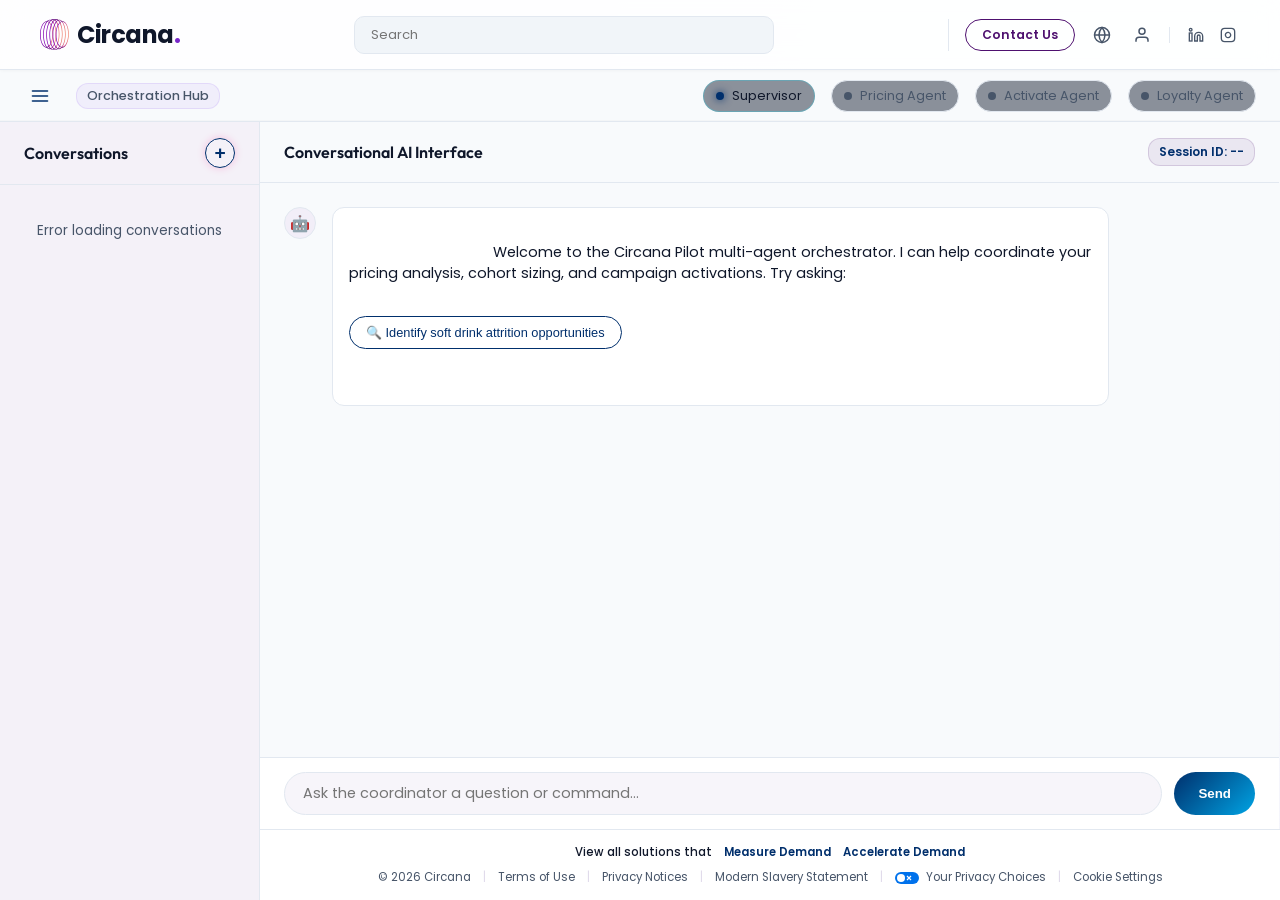
==== web_app/static/index.html @ 3da48e20 "feat: complete local-cloud hybrid orchestrator, register MCP server, integrate Model Armor, clean wo" ====
<!DOCTYPE html>
<html lang="en">
<head>
    <meta charset="UTF-8">
    <meta name="viewport" content="width=device-width, initial-scale=1.0">
    <title>Drive Growth with Market Research, Consumer Data, & Industry Analysis | Circana</title>
    <!-- Outfit & Inter Google Fonts -->
    <link rel="preconnect" href="https://fonts.googleapis.com">
    <link rel="preconnect" href="https://fonts.gstatic.com" crossorigin>
    <link href="https://fonts.googleapis.com/css2?family=Inter:wght@400;500;600&family=Poppins:wght@300;400;500;600;700&family=Outfit:wght@500;600;700;800&display=swap" rel="stylesheet">
    <link rel="icon" href="favicon.svg" type="image/svg+xml"/>
    <link rel="shortcut icon" href="favicon.svg" type="image/svg+xml"/>
    <link rel="apple-touch-icon" href="favicon.svg" type="image/svg+xml"/>
    <link rel="stylesheet" href="styles.css?v=18">
</head>
<body>
    <div class="app-container">
        <!-- Primary Header (Brand Nav) -->
        <header class="primary-header">
            <div class="brand">
                <div style="display:flex; align-items:center; gap:8px;">
                    <img src="favicon.svg" alt="Circana" style="height: 32px; display: block; object-fit: contain;">
                    <span style="font-family:'Poppins', sans-serif; font-weight:700; font-size:24px; color:#0f172a; letter-spacing:-0.5px; line-height:1;">Circana<span style="color:#7928ca;">.</span></span>
                </div>
            </div>

            <!-- Centered Search Bar -->
            <div class="search-container">
                <input type="text" class="header-search" placeholder="Search">
            </div>

            <!-- Header Right Section -->
            <div class="header-actions">
                <a href="#" class="btn-contact">Contact Us</a>
                
                <button class="action-icon" title="Language">
                    <svg width="18" height="18" viewBox="0 0 24 24" fill="none" stroke="currentColor" stroke-width="2"><circle cx="12" cy="12" r="10"></circle><line x1="2" y1="12" x2="22" y2="12"></line><path d="M12 2a15.3 15.3 0 0 1 4 10 15.3 15.3 0 0 1-4 10 15.3 15.3 0 0 1-4-10 15.3 15.3 0 0 1 4-10z"></path></svg>
                </button>
                
                <button class="action-icon" title="Profile">
                    <svg width="18" height="18" viewBox="0 0 24 24" fill="none" stroke="currentColor" stroke-width="2"><path d="M20 21v-2a4 4 0 0 0-4-4H8a4 4 0 0 0-4 4v2"></path><circle cx="12" cy="7" r="4"></circle></svg>
                </button>

                <span class="social-links">
                    <a href="#" title="LinkedIn" style="color: currentColor; margin: 0 4px;"><svg width="16" height="16" viewBox="0 0 24 24" fill="none" stroke="currentColor" stroke-width="2"><path d="M16 8a6 6 0 0 1 6 6v7h-4v-7a2 2 0 0 0-2-2 2 2 0 0 0-2 2v7h-4v-7a6 6 0 0 1 6-6z"></path><rect x="2" y="9" width="4" height="12"></rect><circle cx="4" cy="4" r="2"></circle></svg></a>
                    <a href="#" title="Instagram" style="color: currentColor; margin: 0 4px;"><svg width="16" height="16" viewBox="0 0 24 24" fill="none" stroke="currentColor" stroke-width="2"><rect x="2" y="2" width="20" height="20" rx="5" ry="5"></rect><path d="M16 11.37A4 4 0 1 1 12.63 8 4 4 0 0 1 16 11.37z"></path><line x1="17.5" y1="6.5" x2="17.51" y2="6.5"></line></svg></a>
                </span>
            </div>
        </header>

        <!-- Secondary Header (Application Subheader) -->
        <header class="app-subheader">
            <div class="brand">
                <button class="btn-toggle-sidebar" id="btn-toggle-sidebar" title="Toggle sidebar">
                    <svg width="20" height="20" viewBox="0 0 24 24" fill="none" stroke="currentColor" stroke-width="2" stroke-linecap="round" stroke-linejoin="round">
                        <line x1="3" y1="12" x2="21" y2="12"></line>
                        <line x1="3" y1="6" x2="21" y2="6"></line>
                        <line x1="3" y1="18" x2="21" y2="18"></line>
                    </svg>
                </button>
                <span class="hub-label">Orchestration Hub</span>
            </div>

            <div style="display:flex; align-items:center; gap:20px;">
                <!-- Status Indicators -->
                <div class="agent-status-panel">
                    <div class="status-indicator active" id="indicator-supervisor">
                        <span class="dot"></span> Supervisor
                    </div>
                    <div class="status-indicator" id="indicator-pricing">
                        <span class="dot"></span> Pricing Agent
                    </div>
                    <div class="status-indicator" id="indicator-activate">
                        <span class="dot"></span> Activate Agent
                    </div>
                    <div class="status-indicator" id="indicator-loyalty">
                        <span class="dot"></span> Loyalty Agent
                    </div>
                </div>

            </div>
        </header>

        <!-- Main Content (Three-Column Workspace) -->
        <main class="app-main">
            <!-- Left Column: Sessions Sidebar -->
            <section class="pane sidebar-pane">
                <div class="pane-header">
                    <h2>Conversations</h2>
                    <button class="btn-new-chat" id="btn-new-chat" title="New conversation">+</button>
                </div>
                <div class="sessions-list" id="sessions-list">
                    <div class="session-loading">Loading chats...</div>
                </div>
            </section>

            <!-- Right Content Area Wrapper -->
            <div class="content-wrapper">
                <div class="panes-container">
                    <!-- Middle Column: Chat Workspace -->
                    <section class="pane chat-pane">
                        <div class="pane-header">
                            <h2>Conversational AI Interface</h2>
                            <button class="session-tag" id="session-display" title="Toggle Sandbox Canvas">Session ID: --</button>
                        </div>
                        <div class="messages-container" id="chat-messages">
                            <div class="message system">
                                <div class="avatar">🤖</div>
                                <div class="content">
                                    Welcome to the Circana Pilot multi-agent orchestrator. I can help coordinate your pricing analysis, cohort sizing, and campaign activations. Try asking:
                                    <div class="suggestions">
                                        <button onclick="suggest('Identify pricing opportunities with shopper attrition in the Soft Drinks category.')">🔍 Identify soft drink attrition opportunities</button>
                                    </div>
                                </div>
                            </div>
                        </div>
                        <div class="chat-input-area">
                            <input type="text" id="user-input" placeholder="Ask the coordinator a question or command..." autocomplete="off">
                            <button id="btn-send">Send</button>
                        </div>
                    </section>

                    <!-- Right Side: A2UI Active Sandbox -->
                    <section class="pane sandbox-pane collapsed">
                        <div class="pane-header">
                            <h2>A2UI Interactive Widget Sandbox</h2>
                            <span class="widget-count-badge" id="widget-badge">0 Active Widgets</span>
                        </div>
                        <div class="sandbox-container" id="sandbox-content">
                            <div class="empty-sandbox-state" id="empty-state">
                                <div class="empty-icon">📊</div>
                                <h3>Interactive Canvas Empty</h3>
                                <p>When the orchestrator delegates tasks to specialized sub-agents, interactive UI dashboards and cohorts will render dynamically here.</p>
                            </div>
                        </div>
                    </section>
                </div>

                <!-- Footer -->
                <footer class="app-footer">
                    <div class="footer-solutions">
                        <span>View all solutions that</span>
                        <a href="#">Measure Demand</a>
                        <a href="#">Accelerate Demand</a>
                    </div>
                    <div class="footer-links">
                        <span>© 2026 Circana</span>
                        <span class="divider">|</span>
                        <a href="#">Terms of Use</a>
                        <span class="divider">|</span>
                        <a href="#">Privacy Notices</a>
                        <span class="divider">|</span>
                        <a href="#">Modern Slavery Statement</a>
                        <span class="divider">|</span>
                        <a href="#" class="privacy-choices">
                            <svg width="24" height="12" viewBox="0 0 24 12" fill="none" style="vertical-align: middle; margin-right: 4px;">
                                <rect width="24" height="12" rx="6" fill="#0072EC"/>
                                <circle cx="6" cy="6" r="4" fill="white"/>
                                <path d="M12 4L16 8M16 4L12 8" stroke="white" stroke-width="1.2"/>
                            </svg>
                            Your Privacy Choices
                        </a>
                        <span class="divider">|</span>
                        <a href="#">Cookie Settings</a>
                    </div>
                </footer>
            </div>
        </main>

    <!-- Main JS Application -->
    <script src="app.js"></script>
</body>
</html>
---- web_app/static/styles.css ----
:root {
    --bg-color: #f8fafc;       /* Slate 50 */
    --card-bg: #ffffff;
    --border-color: #e2e8f0;   /* Slate 200 */
    --text-primary: #0f172a;   /* Slate 900 */
    --text-secondary: #475569; /* Slate 600 */
    
    --accent-cyan: #002f6c;     /* Circana Primary Deep Blue */
    --accent-blue: #001f4d;     /* Circana Darker Blue */
    --accent-purple: #00a4e4;   /* Circana Light Blue */
    --accent-emerald: #10b981;  /* Online success dot */
    
    --gradient-brand: linear-gradient(135deg, #002f6c, #00a4e4);
    --shadow-glow: 0 4px 15px rgba(0, 47, 108, 0.05);
}

* {
    box-sizing: border-box;
    margin: 0;
    padding: 0;
}

body {
    background-color: var(--bg-color);
    background-image: radial-gradient(at 0% 0%, rgba(255, 0, 127, 0.02) 0px, transparent 50%),
                      radial-gradient(at 100% 100%, rgba(124, 58, 237, 0.03) 0px, transparent 50%);
    color: var(--text-primary);
    font-family: 'Poppins', 'Inter', system-ui, -apple-system, sans-serif;
    height: 100vh;
    overflow: hidden;
}

/* Custom Scrollbars */
::-webkit-scrollbar {
    width: 6px;
    height: 6px;
}
::-webkit-scrollbar-track {
    background: transparent;
}
::-webkit-scrollbar-thumb {
    background: rgba(124, 58, 237, 0.1);
    border-radius: 4px;
}
::-webkit-scrollbar-thumb:hover {
    background: rgba(124, 58, 237, 0.2);
}

/* App Container */
.app-container {
    display: flex;
    flex-direction: column;
    height: 100vh;
}

/* Header styling matching live website */
.primary-header {
    display: flex;
    justify-content: space-between;
    align-items: center;
    padding: 14px 40px;
    background: rgba(255, 255, 255, 0.85);
    backdrop-filter: blur(12px);
    border-bottom: 1px solid var(--border-color);
    box-shadow: 0 1px 3px 0 rgba(0,0,0,0.03);
    height: 70px;
    box-sizing: border-box;
}

.circana-logo {
    height: 32px;
    display: block;
    object-fit: contain;
}

.app-subheader {
    display: flex;
    justify-content: space-between;
    align-items: center;
    padding: 8px 24px;
    background: #f8fafc;
    border-bottom: 1px solid var(--border-color);
    box-shadow: inset 0 -1px 0 0 rgba(0,0,0,0.02);
    height: 52px;
    box-sizing: border-box;
}

.brand {
    display: flex;
    align-items: center;
    gap: 16px;
}

.hub-label {
    font-family: 'Poppins', sans-serif;
    font-size: 0.8rem;
    font-weight: 500;
    color: var(--text-secondary);
    background: rgba(124, 58, 237, 0.06);
    padding: 3px 10px;
    border-radius: 12px;
    border: 1px solid rgba(124, 58, 237, 0.12);
}

.agent-status-panel {
    display: flex;
    gap: 16px;
}

.status-indicator {
    display: flex;
    align-items: center;
    gap: 8px;
    font-size: 0.8rem;
    color: var(--text-secondary);
    padding: 6px 12px;
    border-radius: 20px;
    background: rgba(30, 41, 59, 0.5);
    border: 1px solid var(--border-color);
    transition: all 0.3s ease;
}

.status-indicator .dot {
    width: 8px;
    height: 8px;
    border-radius: 50%;
    background: #475569;
}

.status-indicator.active {
    color: var(--text-primary);
    border-color: rgba(34, 211, 238, 0.3);
}

#indicator-supervisor.active .dot { background: var(--accent-cyan); box-shadow: 0 0 8px var(--accent-cyan); }
#indicator-pricing.active .dot { background: var(--accent-purple); box-shadow: 0 0 8px var(--accent-purple); }
#indicator-activate.active .dot { background: var(--accent-blue); box-shadow: 0 0 8px var(--accent-blue); }
#indicator-loyalty.active .dot { background: var(--accent-emerald); box-shadow: 0 0 8px var(--accent-emerald); }

/* Main Content */
.app-main {
    display: flex;
    flex: 1;
    overflow: hidden;
}

.content-wrapper {
    flex: 1;
    display: flex;
    flex-direction: column;
    height: 100%;
    overflow: hidden;
}

.panes-container {
    flex: 1;
    display: flex;
    flex-direction: row;
    overflow: hidden;
    height: 100%;
}

.pane {
    display: flex;
    flex-direction: column;
    height: 100%;
}

.sidebar-pane {
    width: 260px;
    min-width: 260px;
    border-right: 1px solid var(--border-color);
    background: #f4f1f8;
    transition: all 0.3s cubic-bezier(0.25, 1, 0.5, 1);
    overflow: hidden;
}

.sidebar-pane.collapsed {
    width: 0px;
    min-width: 0px;
    border-right: 1px solid transparent;
    opacity: 0;
    pointer-events: none;
}

.btn-toggle-sidebar {
    background: transparent;
    border: none;
    color: var(--accent-cyan);
    cursor: pointer;
    display: flex;
    align-items: center;
    justify-content: center;
    padding: 6px;
    border-radius: 6px;
    transition: all 0.2s ease;
    margin-right: 4px;
}

.btn-toggle-sidebar:hover {
    background: rgba(78, 16, 111, 0.06);
    color: var(--accent-blue);
}

.chat-pane {
    flex: 1;
    min-width: 320px;
    background: var(--bg-color);
}

.sandbox-pane {
    flex: 1.3;
    min-width: 450px;
    background: var(--bg-color);
    border-left: 1px solid var(--border-color);
    transition: all 0.4s cubic-bezier(0.25, 1, 0.5, 1);
}

.sandbox-pane.collapsed {
    flex: 0 0 0px;
    min-width: 0px;
    width: 0px;
    border-left: 1px solid transparent;
    opacity: 0;
    pointer-events: none;
    overflow: hidden;
}

/* Sidebar Specific Styles */
.btn-new-chat {
    background: transparent;
    border: 1px solid var(--accent-cyan);
    color: var(--accent-cyan);
    font-size: 1.2rem;
    font-weight: 600;
    width: 30px;
    height: 30px;
    border-radius: 50%;
    cursor: pointer;
    display: flex;
    align-items: center;
    justify-content: center;
    transition: all 0.2s ease;
    box-shadow: 0 0 8px rgba(255, 0, 127, 0.2);
}

.btn-new-chat:hover {
    background: var(--accent-cyan);
    color: #fff;
    box-shadow: 0 0 15px rgba(255, 0, 127, 0.5);
    transform: scale(1.05);
}

.sessions-list {
    flex: 1;
    overflow-y: auto;
    padding: 12px 8px;
    display: flex;
    flex-direction: column;
    gap: 8px;
}

.session-loading {
    color: var(--text-secondary);
    font-size: 0.85rem;
    text-align: center;
    padding: 24px;
}

.session-item {
    display: flex;
    justify-content: space-between;
    align-items: center;
    padding: 10px 12px;
    border-radius: 8px;
    background: #ffffff;
    border: 1px solid var(--border-color);
    cursor: pointer;
    transition: all 0.2s ease;
    border-left: 3px solid transparent;
}

.session-item:hover {
    background: #f7f5fa;
    border-color: var(--accent-purple);
    border-left-color: var(--accent-cyan);
}

.session-item.active {
    background: #f2eef8;
    border-color: var(--accent-cyan);
    border-left-color: var(--accent-cyan);
    box-shadow: 0 2px 8px rgba(78, 16, 111, 0.04);
}

.session-details {
    display: flex;
    flex-direction: column;
    gap: 4px;
    flex: 1;
    min-width: 0; /* allows text truncation */
}

.session-name {
    font-size: 0.85rem;
    font-weight: 500;
    color: var(--text-primary);
    white-space: nowrap;
    overflow: hidden;
    text-overflow: ellipsis;
}

.session-time {
    font-size: 0.7rem;
    color: var(--text-secondary);
}

.btn-delete-session {
    background: transparent;
    border: none;
    color: var(--text-secondary);
    cursor: pointer;
    font-size: 0.95rem;
    padding: 4px;
    border-radius: 4px;
    opacity: 0.4;
    transition: all 0.2s ease;
    display: flex;
    align-items: center;
    justify-content: center;
}

.session-item:hover .btn-delete-session {
    opacity: 1;
}

.btn-delete-session:hover {
    color: #ff3366;
    background: rgba(255, 51, 102, 0.1);
}


.pane-header {
    display: flex;
    justify-content: space-between;
    align-items: center;
    padding: 16px 24px;
    border-bottom: 1px solid var(--border-color);
}

.pane-header h2 {
    font-family: 'Outfit', sans-serif;
    font-size: 1rem;
    font-weight: 600;
}

.session-tag, .widget-count-badge {
    font-size: 0.75rem;
    color: var(--accent-cyan);
    background: rgba(78, 16, 111, 0.08);
    padding: 4px 10px;
    border-radius: 12px;
    border: 1px solid rgba(78, 16, 111, 0.15);
    font-weight: 600;
}

.session-tag {
    cursor: pointer;
    transition: all 0.2s ease;
    user-select: none;
    font-family: 'Poppins', sans-serif;
}

.session-tag:hover {
    background: rgba(78, 16, 111, 0.15);
    border-color: rgba(78, 16, 111, 0.3);
    transform: translateY(-1px);
    box-shadow: 0 2px 4px rgba(78, 16, 111, 0.1);
}

.session-tag:active {
    transform: translateY(0);
}

/* Chat Messages */
.messages-container {
    flex: 1;
    overflow-y: auto;
    padding: 24px;
    display: flex;
    flex-direction: column;
    gap: 20px;
}

.message {
    display: flex;
    gap: 16px;
    max-width: 85%;
}

.message.user {
    align-self: flex-end;
    flex-direction: row-reverse;
}

.avatar {
    width: 32px;
    height: 32px;
    border-radius: 50%;
    display: flex;
    align-items: center;
    justify-content: center;
    font-size: 1rem;
    background: #f2eef8;
    color: var(--accent-cyan);
    border: 1px solid var(--border-color);
    flex-shrink: 0;
}

.message.user .avatar {
    background: var(--gradient-brand);
    color: #ffffff;
}

.message .content {
    background: var(--card-bg);
    border: 1px solid var(--border-color);
    padding: 12px 16px;
    border-radius: 12px;
    line-height: 1.5;
    font-size: 0.9rem;
    white-space: pre-wrap;
}

.message.user .content {
    background: #f2eef8;
    border-color: #EAD3E8;
}

.suggestions {
    margin-top: 10px;
    display: flex;
    flex-wrap: wrap;
    gap: 8px;
}

.suggestions button {
    background: #ffffff;
    border: 1.5px solid var(--accent-cyan);
    color: var(--accent-cyan);
    padding: 8px 16px;
    border-radius: 20px;
    font-size: 0.8rem;
    font-weight: 500;
    cursor: pointer;
    transition: all 0.2s ease;
}

.suggestions button:hover {
    background: rgba(78, 16, 111, 0.05);
    transform: translateY(-1px);
}

/* Chat Input */
.chat-input-area {
    padding: 14px 24px;
    border-top: 1px solid var(--border-color);
    display: flex;
    gap: 12px;
    background: #ffffff;
}

.chat-input-area input {
    flex: 1;
    background: #f7f5fa;
    border: 1px solid var(--border-color);
    border-radius: 24px;
    color: var(--text-primary);
    padding: 10px 18px;
    font-family: inherit;
    font-size: 0.9rem;
    outline: none;
    transition: border-color 0.2s;
}

.chat-input-area input:focus {
    border-color: var(--accent-cyan);
    background: #ffffff;
}

.chat-input-area button {
    background: var(--gradient-brand);
    color: #ffffff;
    border: none;
    border-radius: 24px;
    padding: 0 24px;
    font-weight: 600;
    cursor: pointer;
    transition: opacity 0.2s;
}

.chat-input-area button:hover {
    opacity: 0.9;
}

/* Sandbox Container */
.sandbox-container {
    flex: 1;
    overflow-y: auto;
    padding: 24px;
    display: flex;
    flex-direction: column;
    gap: 24px;
    align-items: center;
    justify-content: center;
}

.empty-sandbox-state {
    text-align: center;
    max-width: 380px;
    display: flex;
    flex-direction: column;
    align-items: center;
    gap: 16px;
}

.empty-icon {
    font-size: 3rem;
    opacity: 0.5;
}

.empty-sandbox-state h3 {
    font-family: 'Outfit', sans-serif;
    font-weight: 600;
    font-size: 1.15rem;
}

.empty-sandbox-state p {
    color: var(--text-secondary);
    font-size: 0.85rem;
    line-height: 1.5;
}

/* Rendered Iframe Cards */
.widget-card {
    width: 100%;
    background: var(--card-bg);
    border: 1px solid var(--border-color);
    border-radius: 12px;
    overflow: hidden;
    display: flex;
    flex-direction: column;
    box-shadow: 0 10px 25px -5px rgba(0, 0, 0, 0.3);
}

.widget-card-header {
    display: flex;
    justify-content: space-between;
    align-items: center;
    padding: 12px 20px;
    background: rgba(30, 41, 59, 0.4);
    border-bottom: 1px solid var(--border-color);
}

.widget-title {
    font-size: 0.85rem;
    font-weight: 600;
    color: var(--text-primary);
}

.widget-badge {
    font-size: 0.7rem;
    padding: 3px 8px;
    border-radius: 10px;
    background: rgba(34, 211, 238, 0.15);
    color: var(--accent-cyan);
    font-weight: 500;
    text-transform: uppercase;
}

.iframe-container {
    position: relative;
    width: 100%;
    /* Standard dashboard height */
    height: 720px; 
    background: var(--bg-color);
}

.iframe-container iframe {
    width: 100%;
    height: 100%;
    border: none;
}

/* Typing Loader Dots Animation */
.typing-loader {
    display: flex;
    align-items: center;
    gap: 6px;
    padding: 8px 4px;
}

.typing-loader span {
    width: 8px;
    height: 8px;
    border-radius: 50%;
    background: var(--accent-cyan);
    animation: typing-bounce 1.4s infinite ease-in-out both;
}

.typing-loader span:nth-child(1) {
    animation-delay: -0.32s;
    background: var(--accent-cyan);
}

.typing-loader span:nth-child(2) {
    animation-delay: -0.16s;
    background: var(--accent-blue);
}

.typing-loader span:nth-child(3) {
    background: var(--accent-emerald);
}

@keyframes typing-bounce {
    0%, 80%, 100% { 
        transform: scale(0);
        opacity: 0.3;
    } 40% { 
        transform: scale(1);
        opacity: 1;
    }
}

/* Footer Styling */
.app-footer {
    background: #ffffff;
    border-top: 1px solid var(--border-color);
    padding: 14px 24px;
    display: flex;
    flex-direction: column;
    align-items: center;
    gap: 8px;
    font-size: 0.72rem;
    color: var(--text-secondary);
    flex-shrink: 0;
}

.footer-solutions {
    display: flex;
    align-items: center;
    gap: 12px;
}

.footer-solutions span {
    font-weight: 500;
    color: var(--text-primary);
}

.footer-solutions a {
    color: var(--accent-cyan);
    text-decoration: none;
    font-weight: 600;
}

.footer-solutions a:hover {
    text-decoration: underline;
}

.footer-links {
    display: flex;
    align-items: center;
    justify-content: center;
    flex-wrap: wrap;
    gap: 8px;
}

.footer-links a {
    color: var(--text-secondary);
    text-decoration: none;
    transition: color 0.15s ease;
}

.footer-links a:hover {
    color: var(--accent-cyan);
    text-decoration: underline;
}

.footer-links .divider {
    color: #e0daeb;
    margin: 0 4px;
}

/* Circana.com Live Header & Sidebar Replication */
.search-container {
    flex: 1;
    max-width: 420px;
    margin: 0 24px;
}

.header-search {
    width: 100%;
    padding: 8px 16px;
    border-radius: 10px;
    border: 1px solid var(--border-color);
    background: #f1f5f9;
    font-family: 'Poppins', sans-serif;
    font-size: 0.82rem;
    color: var(--text-primary);
    outline: none;
    transition: all 0.2s ease;
}

.header-search:focus {
    background: #ffffff;
    border-color: #7928ca;
    box-shadow: 0 0 0 2px rgba(121, 40, 202, 0.1);
}

.header-actions {
    display: flex;
    align-items: center;
    gap: 14px;
    border-left: 1px solid var(--border-color);
    padding-left: 16px;
}

.btn-contact {
    display: inline-block;
    padding: 6px 16px;
    border-radius: 40px;
    border: 1.5px solid #4E106F;
    background: transparent;
    color: #4E106F;
    font-family: 'Poppins', sans-serif;
    font-weight: 600;
    font-size: 0.76rem;
    text-decoration: none;
    transition: all 0.2s ease;
}

.btn-contact:hover {
    background: #4E106F;
    color: #ffffff;
}

.action-icon {
    background: transparent;
    border: none;
    color: var(--text-secondary);
    cursor: pointer;
    padding: 4px;
    display: flex;
    align-items: center;
    justify-content: center;
    border-radius: 50%;
    transition: background 0.2s, color 0.2s;
}

.action-icon:hover {
    background: rgba(0,0,0,0.04);
    color: var(--text-primary);
}

.social-links {
    display: flex;
    align-items: center;
    gap: 8px;
    color: var(--text-secondary);
    border-left: 1px solid var(--border-color);
    padding-left: 14px;
}

.social-links a {
    color: var(--text-secondary);
    transition: color 0.2s;
    display: flex;
    align-items: center;
}

.social-links a:hover {
    color: #4E106F;
}

/* Slim Vertical Nav Sidebar */
.circana-nav-sidebar {
    display: flex;
    flex-direction: column;
    align-items: center;
    gap: 16px;
    padding: 20px 6px;
    background: #ffffff;
    border-right: 1px solid var(--border-color);
    width: 76px;
    flex-shrink: 0;
}

.nav-item {
    display: flex;
    flex-direction: column;
    align-items: center;
    justify-content: center;
    gap: 4px;
    color: var(--text-secondary);
    cursor: pointer;
    font-size: 0.65rem;
    font-family: 'Poppins', sans-serif;
    font-weight: 500;
    width: 64px;
    height: 64px;
    text-align: center;
    border-radius: 10px;
    transition: all 0.2s ease;
}

.nav-item:hover {
    color: #4E106F;
    background: rgba(78, 16, 111, 0.05);
}

.nav-item.active {
    color: #4E106F;
    background: rgba(78, 16, 111, 0.08);
}

.nav-item svg {
    width: 20px;
    height: 20px;
}
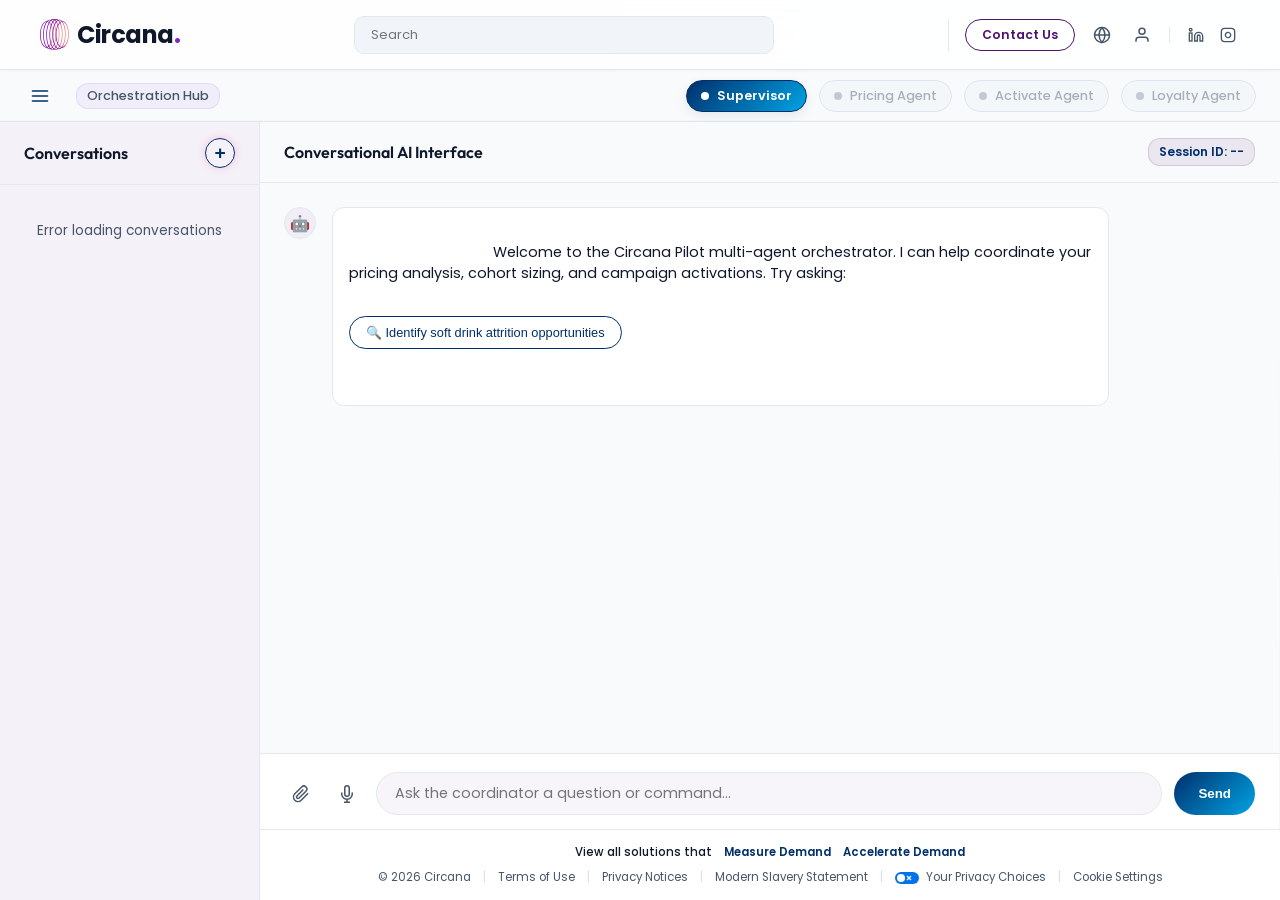
==== commit 61a9a7dd: "feat: implement async mcp query polling, gui lock, progress indicators, and walkthrough docs" ====
--- a/web_app/static/index.html
+++ b/web_app/static/index.html
@@ -114,9 +114,19 @@
                                 </div>
                             </div>
                         </div>
-                        <div class="chat-input-area">
-                            <input type="text" id="user-input" placeholder="Ask the coordinator a question or command..." autocomplete="off">
-                            <button id="btn-send">Send</button>
+                        <div class="chat-input-container" style="border-top: 1px solid var(--border-color); display: flex; flex-direction: column; background: #ffffff;">
+                            <div id="staged-files-area" style="display: flex; flex-wrap: wrap; padding: 6px 24px; gap: 8px; background: #ffffff;"></div>
+                            <div class="chat-input-area" style="border-top: none; padding-top: 6px;">
+                                <input type="file" id="file-upload-input" style="display: none;">
+                                <button id="btn-attach" class="action-icon" title="Attach file">
+                                    <svg width="18" height="18" viewBox="0 0 24 24" fill="none" stroke="currentColor" stroke-width="2"><path d="M21.44 11.05l-9.19 9.19a6 6 0 0 1-8.49-8.49l9.19-9.19a4 4 0 0 1 5.66 5.66l-9.2 9.19a2 2 0 0 1-2.83-2.83l8.49-8.48"></path></svg>
+                                </button>
+                                <button id="btn-mic" class="action-icon" title="Voice input">
+                                    <svg width="18" height="18" viewBox="0 0 24 24" fill="none" stroke="currentColor" stroke-width="2"><path d="M12 1a3 3 0 0 0-3 3v8a3 3 0 0 0 6 0V4a3 3 0 0 0-3-3z"></path><path d="M19 10v2a7 7 0 0 1-14 0v-2"></path><line x1="12" y1="19" x2="12" y2="23"></line><line x1="8" y1="23" x2="16" y2="23"></line></svg>
+                                </button>
+                                <input type="text" id="user-input" placeholder="Ask the coordinator a question or command..." autocomplete="off">
+                                <button id="btn-send">Send</button>
+                            </div>
                         </div>
                     </section>
 
--- a/web_app/static/styles.css
+++ b/web_app/static/styles.css
@@ -104,7 +104,7 @@
 
 .agent-status-panel {
     display: flex;
-    gap: 16px;
+    gap: 12px;
 }
 
 .status-indicator {
@@ -112,30 +112,68 @@
     align-items: center;
     gap: 8px;
     font-size: 0.8rem;
-    color: var(--text-secondary);
-    padding: 6px 12px;
+    color: #64748b;
+    padding: 6px 14px;
     border-radius: 20px;
-    background: rgba(30, 41, 59, 0.5);
-    border: 1px solid var(--border-color);
-    transition: all 0.3s ease;
+    background: #f1f5f9;
+    border: 1px solid #cbd5e1;
+    transition: all 0.4s cubic-bezier(0.16, 1, 0.3, 1);
+    opacity: 0.55;
+    font-weight: 500;
 }
 
 .status-indicator .dot {
     width: 8px;
     height: 8px;
     border-radius: 50%;
-    background: #475569;
+    background: #94a3b8;
+    transition: all 0.3s ease;
 }
 
 .status-indicator.active {
-    color: var(--text-primary);
-    border-color: rgba(34, 211, 238, 0.3);
-}
-
-#indicator-supervisor.active .dot { background: var(--accent-cyan); box-shadow: 0 0 8px var(--accent-cyan); }
-#indicator-pricing.active .dot { background: var(--accent-purple); box-shadow: 0 0 8px var(--accent-purple); }
-#indicator-activate.active .dot { background: var(--accent-blue); box-shadow: 0 0 8px var(--accent-blue); }
-#indicator-loyalty.active .dot { background: var(--accent-emerald); box-shadow: 0 0 8px var(--accent-emerald); }
+    opacity: 1;
+    color: #ffffff;
+    font-weight: 600;
+    box-shadow: 0 4px 12px rgba(15, 23, 42, 0.08);
+}
+
+.status-indicator.active .dot {
+    background: #ffffff;
+    animation: pulse-dot 1.8s infinite;
+}
+
+/* Specific Active Colors */
+#indicator-supervisor.active {
+    background: var(--gradient-brand);
+    border-color: #002f6c;
+}
+
+#indicator-pricing.active {
+    background: #00a4e4;
+    border-color: #008bc2;
+}
+
+#indicator-activate.active {
+    background: #002f6c;
+    border-color: #001f4d;
+}
+
+#indicator-loyalty.active {
+    background: #10b981;
+    border-color: #059669;
+}
+
+@keyframes pulse-dot {
+    0% {
+        box-shadow: 0 0 0 0 rgba(255, 255, 255, 0.8);
+    }
+    70% {
+        box-shadow: 0 0 0 6px rgba(255, 255, 255, 0);
+    }
+    100% {
+        box-shadow: 0 0 0 0 rgba(255, 255, 255, 0);
+    }
+}
 
 /* Main Content */
 .app-main {
@@ -502,6 +540,75 @@
 .chat-input-area button:hover {
     opacity: 0.9;
 }
+
+.chat-input-area .action-icon {
+    background: transparent;
+    color: var(--text-secondary);
+    border: none;
+    cursor: pointer;
+    display: flex;
+    align-items: center;
+    justify-content: center;
+    padding: 8px;
+    border-radius: 50%;
+    transition: all 0.2s;
+    outline: none;
+}
+.chat-input-area .action-icon:hover {
+    background: #f1f5f9;
+    color: var(--accent-primary);
+}
+.chat-input-area .action-icon.recording {
+    background: #fee2e2;
+    color: #ef4444;
+    animation: mic-pulse 1.5s infinite;
+}
+@keyframes mic-pulse {
+    0% { transform: scale(1); }
+    50% { transform: scale(1.1); }
+    100% { transform: scale(1); }
+}
+
+.staged-file-chip {
+    display: flex;
+    align-items: center;
+    gap: 6px;
+    background: #f1f5f9;
+    padding: 6px 12px;
+    border-radius: 16px;
+    font-size: 0.78rem;
+    color: var(--text-primary);
+    border: 1px solid var(--border-color);
+    font-weight: 500;
+}
+.staged-file-chip button {
+    background: transparent;
+    border: none;
+    color: #ef4444;
+    cursor: pointer;
+    font-weight: bold;
+    padding: 0;
+    font-size: 0.9rem;
+    margin-left: 4px;
+}
+
+.btn-speak {
+    background: transparent;
+    border: none;
+    cursor: pointer;
+    font-size: 1rem;
+    padding: 2px;
+    border-radius: 4px;
+    transition: background-color 0.2s;
+    vertical-align: middle;
+    margin-left: 6px;
+    display: inline-flex;
+    align-items: center;
+}
+.btn-speak:hover {
+    background-color: #f1f5f9;
+}
+
 
 /* Sandbox Container */
 .sandbox-container {
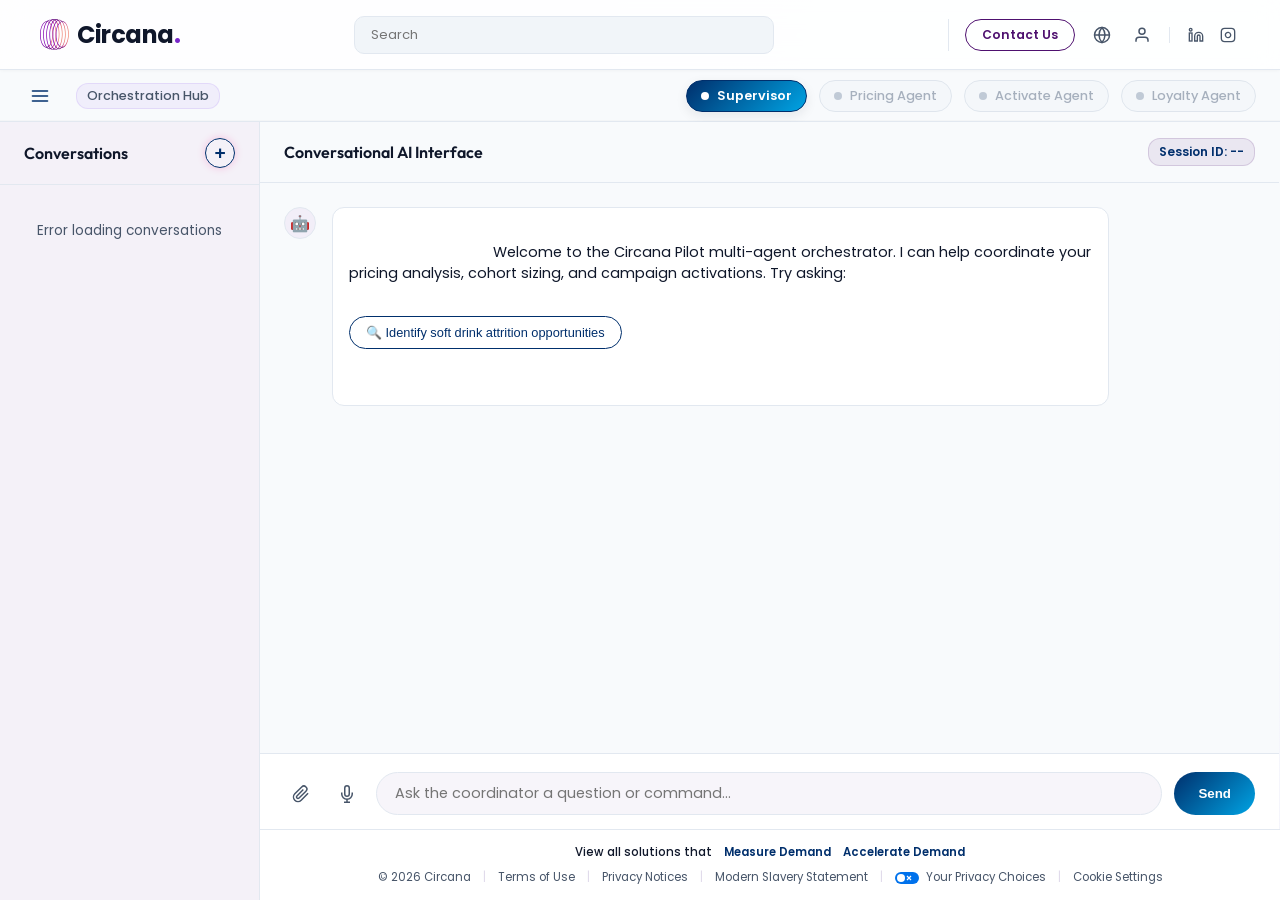
==== commit 68b0512d: "feat: implement press-and-hold voice recording with responsive voice waves overlay, and publish live" ====
--- a/web_app/static/index.html
+++ b/web_app/static/index.html
@@ -116,7 +116,7 @@
                         </div>
                         <div class="chat-input-container" style="border-top: 1px solid var(--border-color); display: flex; flex-direction: column; background: #ffffff;">
                             <div id="staged-files-area" style="display: flex; flex-wrap: wrap; padding: 6px 24px; gap: 8px; background: #ffffff;"></div>
-                            <div class="chat-input-area" style="border-top: none; padding-top: 6px;">
+                            <div class="chat-input-area" style="border-top: none; padding-top: 6px; position: relative;">
                                 <input type="file" id="file-upload-input" style="display: none;">
                                 <button id="btn-attach" class="action-icon" title="Attach file">
                                     <svg width="18" height="18" viewBox="0 0 24 24" fill="none" stroke="currentColor" stroke-width="2"><path d="M21.44 11.05l-9.19 9.19a6 6 0 0 1-8.49-8.49l9.19-9.19a4 4 0 0 1 5.66 5.66l-9.2 9.19a2 2 0 0 1-2.83-2.83l8.49-8.48"></path></svg>
@@ -125,6 +125,13 @@
                                     <svg width="18" height="18" viewBox="0 0 24 24" fill="none" stroke="currentColor" stroke-width="2"><path d="M12 1a3 3 0 0 0-3 3v8a3 3 0 0 0 6 0V4a3 3 0 0 0-3-3z"></path><path d="M19 10v2a7 7 0 0 1-14 0v-2"></path><line x1="12" y1="19" x2="12" y2="23"></line><line x1="8" y1="23" x2="16" y2="23"></line></svg>
                                 </button>
                                 <input type="text" id="user-input" placeholder="Ask the coordinator a question or command..." autocomplete="off">
+                                <div id="voice-waves" class="voice-waves-overlay hidden">
+                                    <div class="wave-bar"></div>
+                                    <div class="wave-bar"></div>
+                                    <div class="wave-bar"></div>
+                                    <div class="wave-bar"></div>
+                                    <div class="wave-bar"></div>
+                                </div>
                                 <button id="btn-send">Send</button>
                             </div>
                         </div>
--- a/web_app/static/styles.css
+++ b/web_app/static/styles.css
@@ -934,3 +934,49 @@
     width: 20px;
     height: 20px;
 }
+
+/* Voice Waveforms Animation */
+.voice-waves-overlay {
+    position: absolute;
+    display: flex;
+    align-items: center;
+    justify-content: center;
+    gap: 5px;
+    background: #f7f5fa;
+    border: 1px solid var(--border-color);
+    border-radius: 24px;
+    z-index: 10;
+    pointer-events: none;
+    box-sizing: border-box;
+    padding: 0 20px;
+    transition: all 0.2s ease;
+}
+
+.voice-waves-overlay.hidden {
+    display: none !important;
+}
+
+.wave-bar {
+    width: 3px;
+    height: 100%;
+    min-height: 4px;
+    background: var(--accent-primary);
+    border-radius: 2px;
+    animation: wave-pulse 1.2s ease-in-out infinite;
+    transform-origin: center;
+}
+
+.wave-bar:nth-child(1) { animation-delay: 0.1s; height: 10px; background-color: #4285f4; } /* Google Blue */
+.wave-bar:nth-child(2) { animation-delay: 0.3s; height: 18px; background-color: #ea4335; } /* Google Red */
+.wave-bar:nth-child(3) { animation-delay: 0.0s; height: 14px; background-color: #fbbc05; } /* Google Yellow */
+.wave-bar:nth-child(4) { animation-delay: 0.4s; height: 22px; background-color: #34a853; } /* Google Green */
+.wave-bar:nth-child(5) { animation-delay: 0.2s; height: 12px; background-color: #4285f4; }
+
+@keyframes wave-pulse {
+    0%, 100% {
+        transform: scaleY(0.3);
+    }
+    50% {
+        transform: scaleY(1.1);
+    }
+}
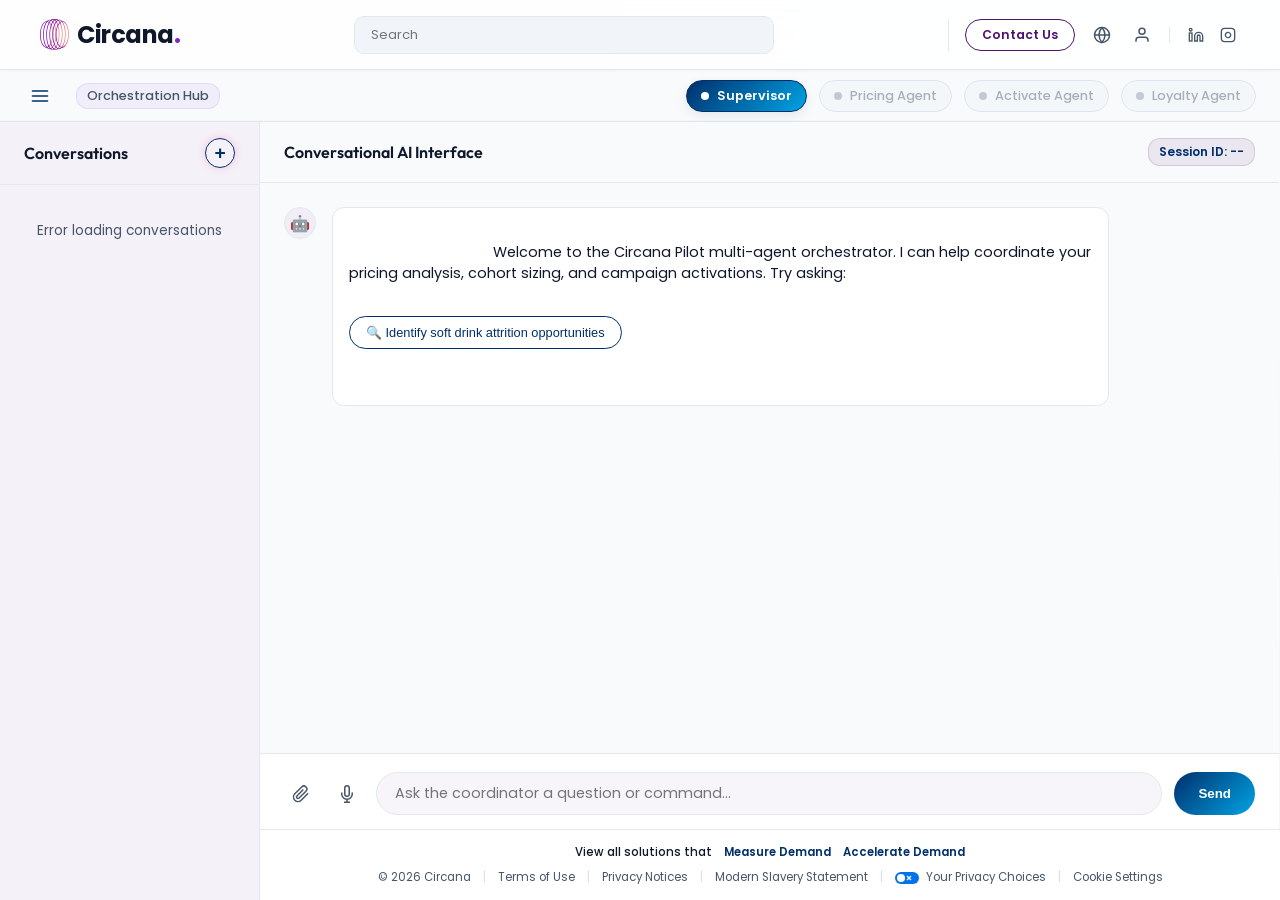
==== commit 60287937: "Enable internal scrollbars for widgets as requested" ====
--- a/web_app/static/index.html
+++ b/web_app/static/index.html
@@ -11,7 +11,7 @@
     <link rel="icon" href="favicon.svg" type="image/svg+xml"/>
     <link rel="shortcut icon" href="favicon.svg" type="image/svg+xml"/>
     <link rel="apple-touch-icon" href="favicon.svg" type="image/svg+xml"/>
-    <link rel="stylesheet" href="styles.css?v=18">
+    <link rel="stylesheet" href="styles.css?v=20">
 </head>
 <body>
     <div class="app-container">
@@ -185,6 +185,6 @@
         </main>
 
     <!-- Main JS Application -->
-    <script src="app.js"></script>
+    <script src="app.js?v=20"></script>
 </body>
 </html>
--- a/web_app/static/styles.css
+++ b/web_app/static/styles.css
@@ -688,8 +688,8 @@
 .iframe-container {
     position: relative;
     width: 100%;
-    /* Standard dashboard height */
-    height: 720px; 
+    min-height: 250px; 
+    transition: height 0.2s ease-out;
     background: var(--bg-color);
 }
 
@@ -697,6 +697,7 @@
     width: 100%;
     height: 100%;
     border: none;
+    overflow: auto;
 }
 
 /* Typing Loader Dots Animation */
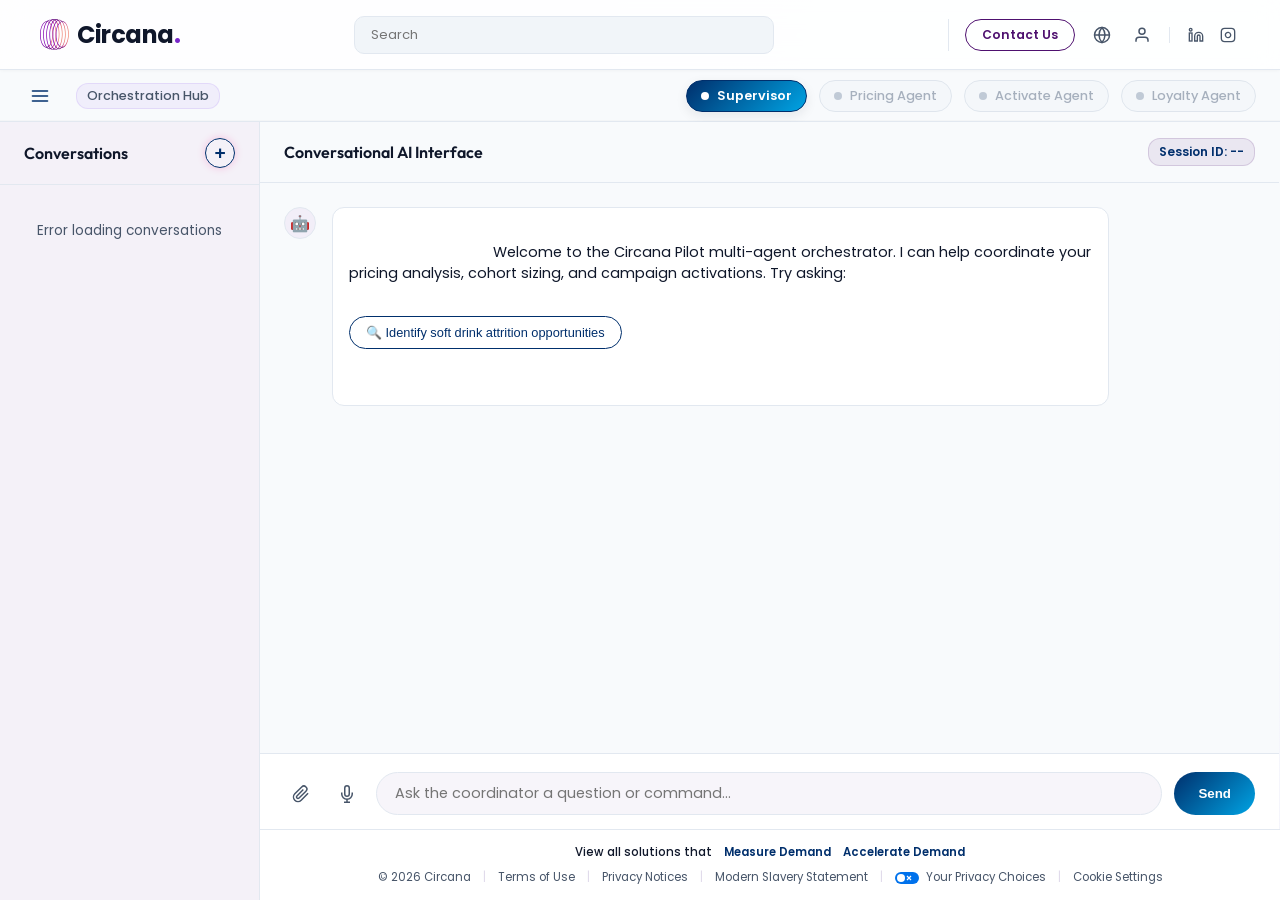
==== commit e2bf8329: "Add interactive editable audience pills, auto-collapse older widgets, keep two follow-up buttons, an" ====
--- a/web_app/static/index.html
+++ b/web_app/static/index.html
@@ -185,6 +185,6 @@
         </main>
 
     <!-- Main JS Application -->
-    <script src="app.js?v=20"></script>
+    <script src="app.js?v=21"></script>
 </body>
 </html>
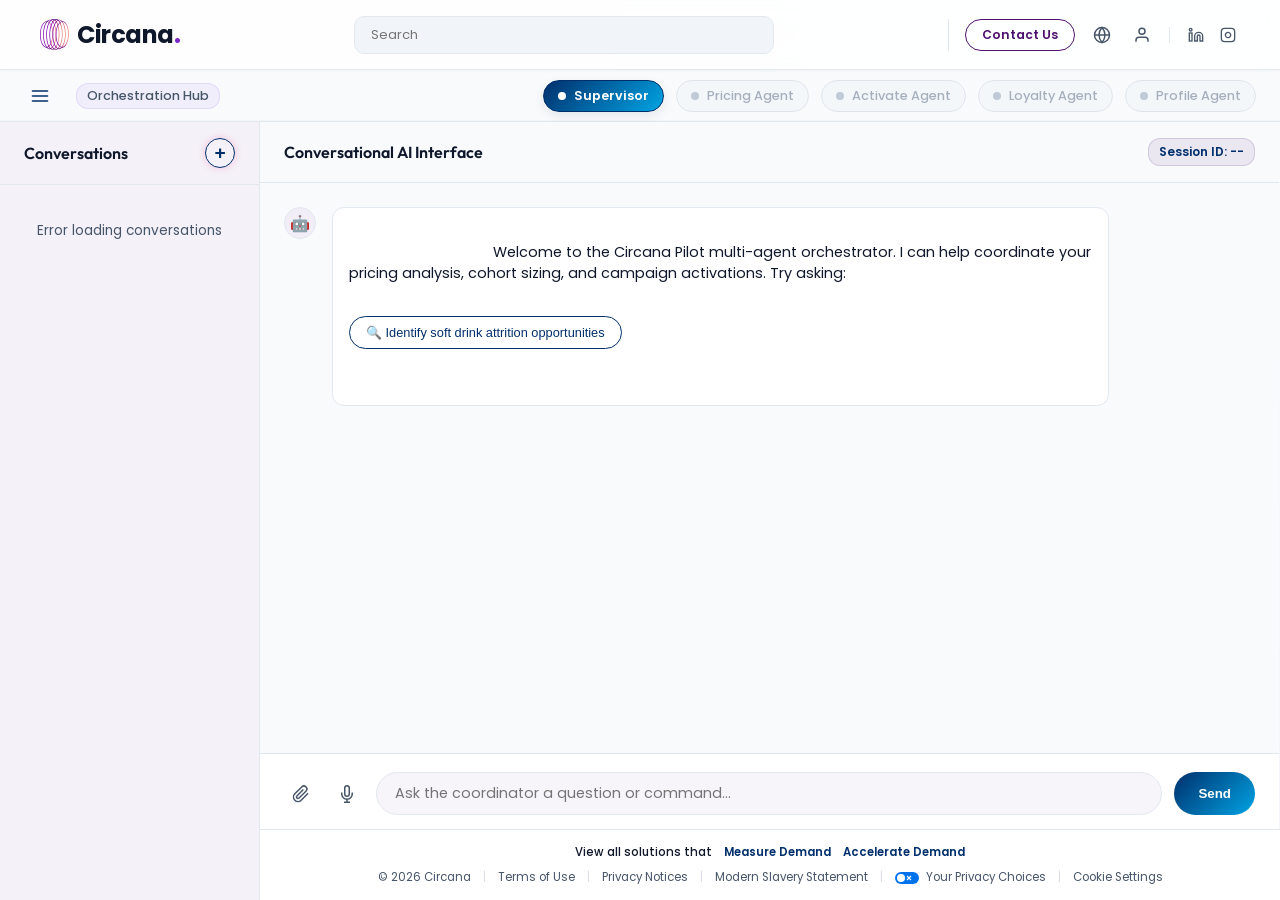
==== commit 952ae98a: "Enhance Demographic Profile template with full curves, geo heatmap, gen mix, and Activate button" ====
--- a/web_app/static/index.html
+++ b/web_app/static/index.html
@@ -75,6 +75,9 @@
                     </div>
                     <div class="status-indicator" id="indicator-loyalty">
                         <span class="dot"></span> Loyalty Agent
+                    </div>
+                    <div class="status-indicator" id="indicator-profile">
+                        <span class="dot"></span> Profile Agent
                     </div>
                 </div>
 
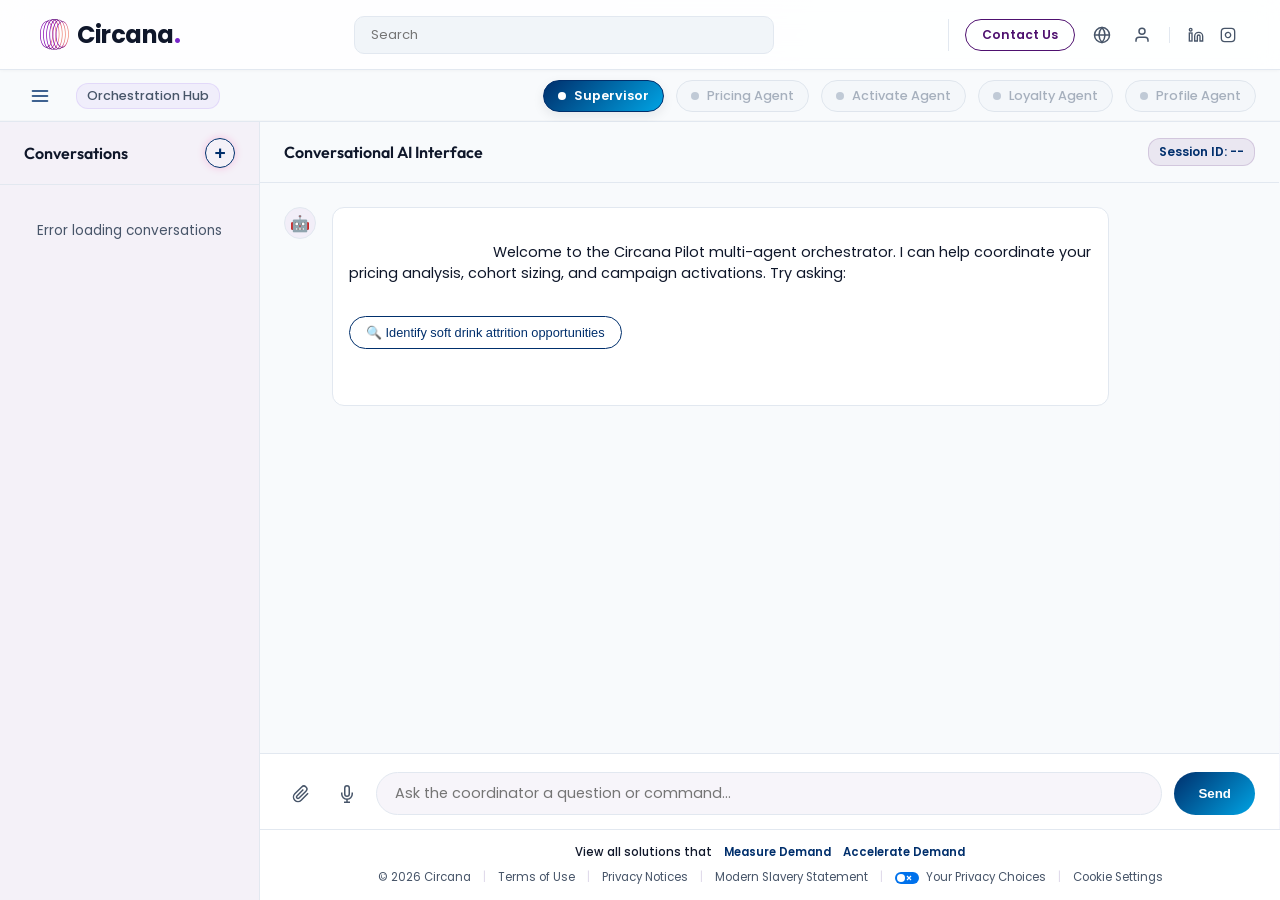
==== commit 5511dd78: "Update app.js script cache buster to v=22 to force browser refresh" ====
--- a/web_app/static/index.html
+++ b/web_app/static/index.html
@@ -188,6 +188,6 @@
         </main>
 
     <!-- Main JS Application -->
-    <script src="app.js?v=21"></script>
+    <script src="app.js?v=22"></script>
 </body>
 </html>
